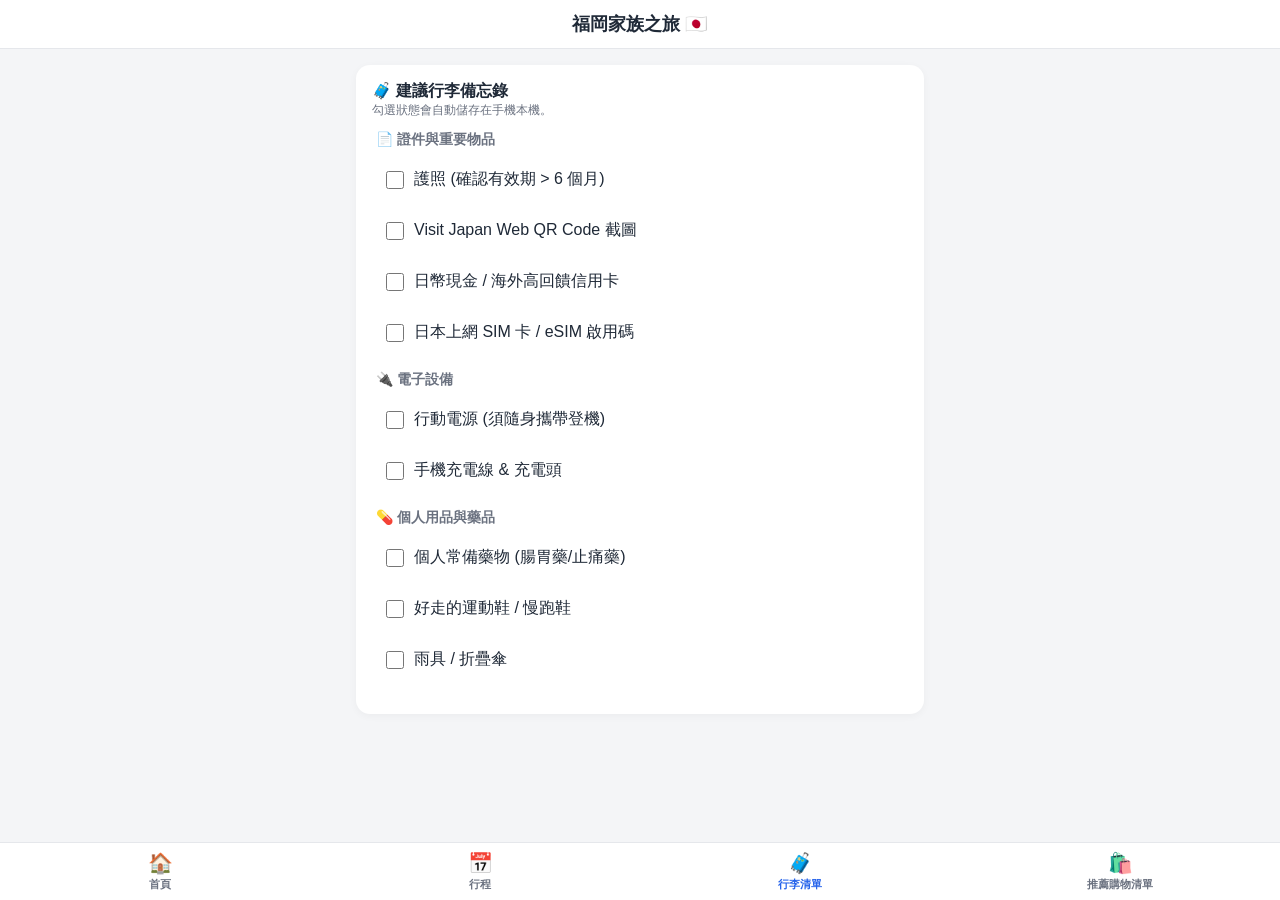
==== checklist.html @ 4a24d3c7 "Initial commit for Fukuoka trip app" ====
<!DOCTYPE html>
<html lang="zh-TW">
<head>
  <meta charset="UTF-8">
  <meta name="viewport" content="width=device-width, initial-scale=1.0, maximum-scale=1.0, user-scalable=no">
  <title>福岡家族之旅 - 行李清單</title>
  <link rel="stylesheet" href="style.css">
  <meta name="apple-mobile-web-app-capable" content="yes">
</head>
<body>

  <header>
    <h1>福岡家族之旅 🇯🇵</h1>
  </header>

  <main class="container">
    <div class="card">
      <div class="card-title">🧳 建議行李備忘錄</div>
      <p style="font-size: 12px; color: var(--text-sub); margin-bottom: 12px;">勾選狀態會自動儲存在手機本機。</p>

      <div class="checklist-group">
        <h3>📄 證件與重要物品</h3>
        <label class="check-item"><input type="checkbox" onchange="toggleCheck(this)"> <span>護照 (確認有效期 > 6 個月)</span></label>
        <label class="check-item"><input type="checkbox" onchange="toggleCheck(this)"> <span>Visit Japan Web QR Code 截圖</span></label>
        <label class="check-item"><input type="checkbox" onchange="toggleCheck(this)"> <span>日幣現金 / 海外高回饋信用卡</span></label>
        <label class="check-item"><input type="checkbox" onchange="toggleCheck(this)"> <span>日本上網 SIM 卡 / eSIM 啟用碼</span></label>
      </div>

      <div class="checklist-group">
        <h3>🔌 電子設備</h3>
        <label class="check-item"><input type="checkbox" onchange="toggleCheck(this)"> <span>行動電源 (須隨身攜帶登機)</span></label>
        <label class="check-item"><input type="checkbox" onchange="toggleCheck(this)"> <span>手機充電線 & 充電頭</span></label>
      </div>

      <div class="checklist-group">
        <h3>💊 個人用品與藥品</h3>
        <label class="check-item"><input type="checkbox" onchange="toggleCheck(this)"> <span>個人常備藥物 (腸胃藥/止痛藥)</span></label>
        <label class="check-item"><input type="checkbox" onchange="toggleCheck(this)"> <span>好走的運動鞋 / 慢跑鞋</span></label>
        <label class="check-item"><input type="checkbox" onchange="toggleCheck(this)"> <span>雨具 / 折疊傘</span></label>
      </div>
    </div>
  </main>

  <!-- 底部選單 -->
  <nav class="bottom-nav">
    <a href="index.html" class="nav-item"><span class="icon">🏠</span><span>首頁</span></a>
    <a href="itinerary.html" class="nav-item"><span class="icon">📅</span><span>行程</span></a>
    <a href="checklist.html" class="nav-item active"><span class="icon">🧳</span><span>行李清單</span></a>
    <a href="shopping.html" class="nav-item"><span class="icon">🛍️</span><span>推薦購物清單</span></a>

  </nav>

  <script>
    function toggleCheck(checkbox) {
      const item = checkbox.parentElement;
      if (checkbox.checked) { item.classList.add('done'); } 
      else { item.classList.remove('done'); }
      saveChecklist();
    }

    function saveChecklist() {
      const states = [];
      document.querySelectorAll('.check-item input').forEach((cb) => { states.push(cb.checked); });
      localStorage.setItem('fukuoka_checklist', JSON.stringify(states));
    }

    function loadChecklist() {
      const saved = JSON.parse(localStorage.getItem('fukuoka_checklist') || '[]');
      document.querySelectorAll('.check-item input').forEach((cb, i) => {
        if (saved[i]) {
          cb.checked = true;
          cb.parentElement.classList.add('done');
        }
      });
    }

    loadChecklist();
  </script>
</body>
</html>
---- style.css ----
:root {
  --bg-color: #f4f5f7;
  --card-bg: #ffffff;
  --primary: #2563eb;
  --primary-light: #eff6ff;
  --text-main: #1f2937;
  --text-sub: #6b7280;
  --border-radius: 14px;
}

* { box-sizing: border-box; margin: 0; padding: 0; -webkit-tap-highlight-color: transparent; }
body { font-family: -apple-system, BlinkMacSystemFont, "Segoe UI", Roboto, sans-serif; background-color: var(--bg-color); color: var(--text-main); padding-bottom: 75px; }

/* 頂部 Header */
header { position: sticky; top: 0; background: rgba(255, 255, 255, 0.95); backdrop-filter: blur(10px); z-index: 90; border-bottom: 1px solid #e5e7eb; padding: 12px 16px; text-align: center; }
header h1 { font-size: 18px; font-weight: 700; }

/* 頁面容器 */
.container { padding: 16px; max-width: 600px; margin: 0 auto; }

/* 底部導覽列 (Bottom Nav) */
.bottom-nav { position: fixed; bottom: 0; left: 0; right: 0; background: rgba(255, 255, 255, 0.98); border-top: 1px solid #e5e7eb; display: flex; justify-content: space-around; padding: 8px 0; z-index: 100; backdrop-filter: blur(10px); }
.nav-item { text-decoration: none; display: flex; flex-direction: column; align-items: center; color: var(--text-sub); font-size: 11px; font-weight: 600; flex: 1; }
.nav-item .icon { font-size: 20px; margin-bottom: 2px; }
.nav-item.active { color: var(--primary); }

/* 卡片樣式 */
.card { background: var(--card-bg); border-radius: var(--border-radius); padding: 16px; margin-bottom: 12px; box-shadow: 0 2px 8px rgba(0,0,0,0.04); }
.card-title { font-size: 16px; font-weight: 700; color: var(--text-main); }
.time { font-size: 13px; font-weight: 700; color: var(--primary); margin-bottom: 4px; }

/* 首頁專屬卡片 */
.flight-box { display: flex; justify-content: space-between; align-items: center; background: var(--primary-light); padding: 12px 14px; border-radius: 10px; margin-top: 8px; }
.flight-dept, .flight-arr { text-align: center; }
.flight-code { font-size: 18px; font-weight: 800; color: var(--primary); }
.flight-time { font-size: 12px; color: var(--text-sub); margin-top: 2px; }

/* 行程頁 Tab */
.tabs { display: flex; gap: 8px; overflow-x: auto; padding-bottom: 8px; margin-bottom: 12px; scrollbar-width: none; }
.tabs::-webkit-scrollbar { display: none; }
.tab-btn { flex: 1; min-width: 75px; padding: 8px 12px; font-size: 13px; font-weight: 600; text-align: center; background: #e5e7eb; color: var(--text-sub); border: none; border-radius: 20px; cursor: pointer; white-space: nowrap; }
.tab-btn.active { background: var(--primary); color: #fff; }

/* 標籤 (Tags) */
.day-panel { display: none; }
.day-panel.active { display: block; }
.tags { display: flex; flex-wrap: wrap; gap: 6px; margin: 6px 0 8px; }
.tag { font-size: 11px; font-weight: 600; padding: 3px 8px; border-radius: 6px; }
.tag-集合 { background: #dcfce7; color: #166534; }
.tag-移動中 { background: #e0f2fe; color: #075985; }
.tag-住宿 { background: #f3e8ff; color: #6b21a8; }
.tag-觀光 { background: #fef3c7; color: #92400e; }
.tag-飲食, .tag-早餐, .tag-午餐, .tag-晚餐 { background: #ffe4e6; color: #9f1239; }
.tag-購物 { background: #fae8ff; color: #86198f; }
.tag-彈性行程 { background: #f3f4f6; color: #374151; }

.route-info { font-size: 12.5px; color: var(--text-sub); margin-bottom: 8px; }
.details-btn { display: inline-flex; align-items: center; justify-content: center; width: 100%; padding: 8px; background: var(--primary-light); color: var(--primary); font-size: 13px; font-weight: 600; border: none; border-radius: 8px; cursor: pointer; margin-top: 4px; }

/* Modal 彈出視窗 */
.modal-overlay { position: fixed; top: 0; left: 0; right: 0; bottom: 0; background: rgba(0,0,0,0.5); display: none; justify-content: center; align-items: flex-end; z-index: 200; backdrop-filter: blur(4px); }
.modal-overlay.active { display: flex; }
.modal-content { background: #fff; width: 100%; max-width: 600px; border-radius: 20px 20px 0 0; padding: 20px; max-height: 80vh; overflow-y: auto; animation: slideUp 0.2s ease-out; }
@keyframes slideUp { from { transform: translateY(100%); } to { transform: translateY(0); } }
.modal-header { display: flex; justify-content: space-between; align-items: center; margin-bottom: 12px; }
.modal-title { font-size: 18px; font-weight: 700; }
.close-btn { border: none; background: #e5e7eb; border-radius: 50%; width: 28px; height: 28px; font-weight: bold; cursor: pointer; }
.note-box { background: #f9fafb; border-left: 4px solid var(--primary); padding: 10px 12px; font-size: 13.5px; color: #374151; line-height: 1.5; margin: 12px 0; border-radius: 0 8px 8px 0; white-space: pre-line; }
.map-link-btn { display: block; text-align: center; background: var(--primary); color: #fff; text-decoration: none; padding: 12px; border-radius: 10px; font-weight: 600; font-size: 14px; margin-top: 14px; }

/* Checklist */
.checklist-group { margin-bottom: 16px; }
.checklist-group h3 { font-size: 14px; color: var(--text-sub); margin-bottom: 8px; padding-left: 4px; }
.check-item { display: flex; align-items: center; gap: 10px; background: #fff; padding: 12px 14px; border-radius: 10px; margin-bottom: 6px; cursor: pointer; }
.check-item input[type="checkbox"] { width: 18px; height: 18px; accent-color: var(--primary); }
.check-item.done span { text-decoration: line-through; color: var(--text-sub); }
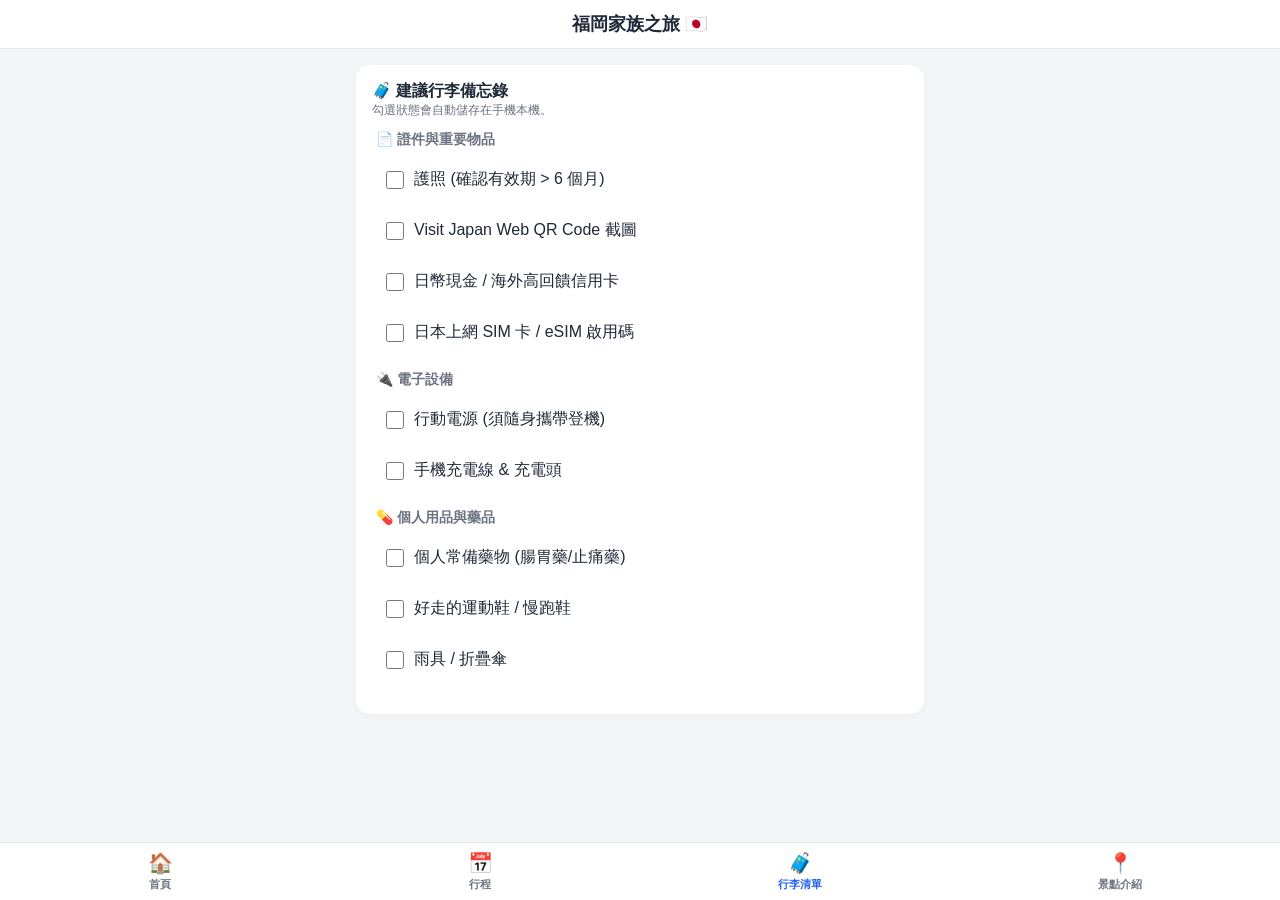
==== commit c846dd25: "add locations intro" ====
--- a/checklist.html
+++ b/checklist.html
@@ -46,7 +46,7 @@
     <a href="index.html" class="nav-item"><span class="icon">🏠</span><span>首頁</span></a>
     <a href="itinerary.html" class="nav-item"><span class="icon">📅</span><span>行程</span></a>
     <a href="checklist.html" class="nav-item active"><span class="icon">🧳</span><span>行李清單</span></a>
-    <a href="shopping.html" class="nav-item"><span class="icon">🛍️</span><span>推薦購物清單</span></a>
+    <a href="locations.html" class="nav-item"><span class="icon">📍</span><span>景點介紹</span></a>
 
   </nav>
 
@@ -77,4 +77,4 @@
     loadChecklist();
   </script>
 </body>
-</html>+</html>
--- a/style.css
+++ b/style.css
@@ -66,11 +66,29 @@
 .modal-title { font-size: 18px; font-weight: 700; }
 .close-btn { border: none; background: #e5e7eb; border-radius: 50%; width: 28px; height: 28px; font-weight: bold; cursor: pointer; }
 .note-box { background: #f9fafb; border-left: 4px solid var(--primary); padding: 10px 12px; font-size: 13.5px; color: #374151; line-height: 1.5; margin: 12px 0; border-radius: 0 8px 8px 0; white-space: pre-line; }
-.map-link-btn { display: block; text-align: center; background: var(--primary); color: #fff; text-decoration: none; padding: 12px; border-radius: 10px; font-weight: 600; font-size: 14px; margin-top: 14px; }
+.modal-location { display: flex; align-items: baseline; flex-wrap: wrap; gap: 6px; font-size: 13px; font-weight: 600; color: var(--primary); }
+.map-link { display: inline-flex; color: var(--primary); font-size: 12px; font-weight: 500; text-decoration: underline; text-underline-offset: 2px; }
+
+/* 景點介紹 */
+.location-intro { margin-bottom: 16px; color: var(--text-sub); font-size: 13px; line-height: 1.6; }
+.location-group { margin-bottom: 22px; }
+.location-group-title { margin: 0 4px 9px; font-size: 14px; color: var(--text-sub); }
+.location-card { margin-bottom: 8px; overflow: hidden; background: var(--card-bg); border-radius: 12px; box-shadow: 0 2px 8px rgba(0,0,0,0.04); }
+.location-card summary { display: flex; align-items: center; gap: 10px; padding: 14px; cursor: pointer; list-style: none; }
+.location-card summary::-webkit-details-marker { display: none; }
+.location-icon { display: grid; flex: 0 0 36px; width: 36px; height: 36px; place-items: center; background: var(--primary-light); border-radius: 10px; font-size: 18px; }
+.location-heading { flex: 1; min-width: 0; }
+.location-name { color: var(--text-main); font-size: 14px; font-weight: 700; }
+.location-jp { margin-top: 2px; overflow: hidden; color: var(--text-sub); font-size: 11.5px; font-weight: 500; text-overflow: ellipsis; white-space: nowrap; }
+.location-chevron { color: var(--text-sub); font-size: 16px; transition: transform 0.2s ease; }
+.location-card[open] .location-chevron { transform: rotate(90deg); }
+.location-details { padding: 0 14px 14px 60px; }
+.location-details p { color: #374151; font-size: 13px; line-height: 1.65; }
+.location-map-link { display: inline-flex; margin-top: 9px; color: var(--primary); font-size: 12px; font-weight: 600; text-decoration: underline; text-underline-offset: 2px; }
 
 /* Checklist */
 .checklist-group { margin-bottom: 16px; }
 .checklist-group h3 { font-size: 14px; color: var(--text-sub); margin-bottom: 8px; padding-left: 4px; }
 .check-item { display: flex; align-items: center; gap: 10px; background: #fff; padding: 12px 14px; border-radius: 10px; margin-bottom: 6px; cursor: pointer; }
 .check-item input[type="checkbox"] { width: 18px; height: 18px; accent-color: var(--primary); }
-.check-item.done span { text-decoration: line-through; color: var(--text-sub); }+.check-item.done span { text-decoration: line-through; color: var(--text-sub); }
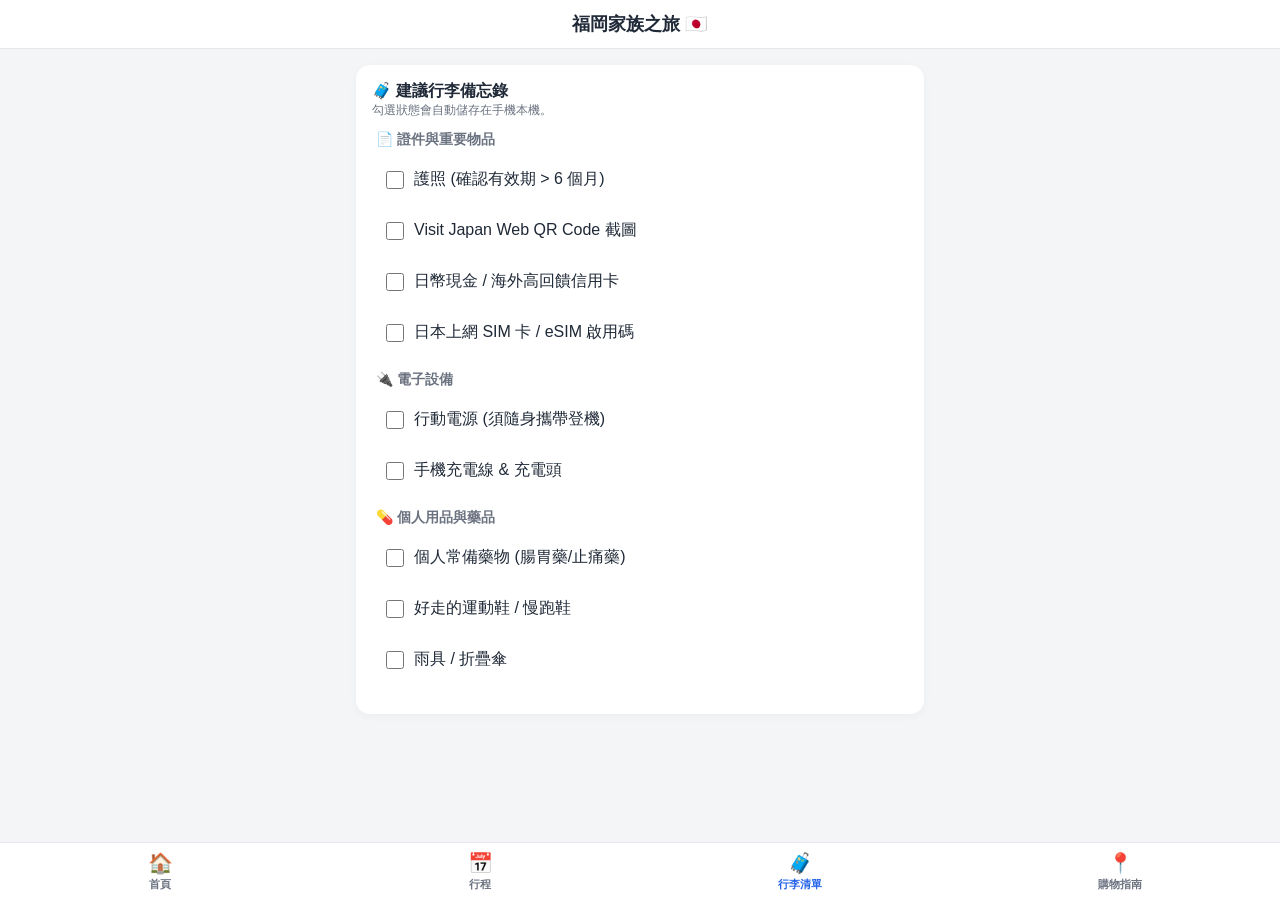
==== commit 48f6caf9: "add coupon & update locations" ====
--- a/checklist.html
+++ b/checklist.html
@@ -46,7 +46,7 @@
     <a href="index.html" class="nav-item"><span class="icon">🏠</span><span>首頁</span></a>
     <a href="itinerary.html" class="nav-item"><span class="icon">📅</span><span>行程</span></a>
     <a href="checklist.html" class="nav-item active"><span class="icon">🧳</span><span>行李清單</span></a>
-    <a href="locations.html" class="nav-item"><span class="icon">📍</span><span>景點介紹</span></a>
+    <a href="locations.html" class="nav-item"><span class="icon">📍</span><span>購物指南</span></a>
 
   </nav>
 
--- a/style.css
+++ b/style.css
@@ -68,23 +68,40 @@
 .note-box { background: #f9fafb; border-left: 4px solid var(--primary); padding: 10px 12px; font-size: 13.5px; color: #374151; line-height: 1.5; margin: 12px 0; border-radius: 0 8px 8px 0; white-space: pre-line; }
 .modal-location { display: flex; align-items: baseline; flex-wrap: wrap; gap: 6px; font-size: 13px; font-weight: 600; color: var(--primary); }
 .map-link { display: inline-flex; color: var(--primary); font-size: 12px; font-weight: 500; text-decoration: underline; text-underline-offset: 2px; }
+.resource-link { display: none; width: fit-content; margin-bottom: 4px; color: var(--primary); font-size: 13px; font-weight: 600; text-decoration: underline; text-underline-offset: 2px; }
 
-/* 景點介紹 */
+/* 購物指南 */
 .location-intro { margin-bottom: 16px; color: var(--text-sub); font-size: 13px; line-height: 1.6; }
 .location-group { margin-bottom: 22px; }
 .location-group-title { margin: 0 4px 9px; font-size: 14px; color: var(--text-sub); }
+.location-group-image { display: block; width: 100%; height: auto; margin-bottom: 10px; border-radius: 12px; box-shadow: 0 2px 8px rgba(0,0,0,0.04); }
 .location-card { margin-bottom: 8px; overflow: hidden; background: var(--card-bg); border-radius: 12px; box-shadow: 0 2px 8px rgba(0,0,0,0.04); }
 .location-card summary { display: flex; align-items: center; gap: 10px; padding: 14px; cursor: pointer; list-style: none; }
 .location-card summary::-webkit-details-marker { display: none; }
 .location-icon { display: grid; flex: 0 0 36px; width: 36px; height: 36px; place-items: center; background: var(--primary-light); border-radius: 10px; font-size: 18px; }
 .location-heading { flex: 1; min-width: 0; }
 .location-name { color: var(--text-main); font-size: 14px; font-weight: 700; }
-.location-jp { margin-top: 2px; overflow: hidden; color: var(--text-sub); font-size: 11.5px; font-weight: 500; text-overflow: ellipsis; white-space: nowrap; }
+.location-tips { margin-top: 2px; overflow: hidden; color: var(--text-sub); font-size: 11.5px; font-weight: 500; text-overflow: ellipsis; white-space: nowrap; }
 .location-chevron { color: var(--text-sub); font-size: 16px; transition: transform 0.2s ease; }
 .location-card[open] .location-chevron { transform: rotate(90deg); }
 .location-details { padding: 0 14px 14px 60px; }
 .location-details p { color: #374151; font-size: 13px; line-height: 1.65; }
 .location-map-link { display: inline-flex; margin-top: 9px; color: var(--primary); font-size: 12px; font-weight: 600; text-decoration: underline; text-underline-offset: 2px; }
+.location-extra { margin-top: 12px; padding-top: 12px; border-top: 1px solid #e5e7eb; }
+.location-extra-title { margin-bottom: 5px; color: var(--text-main); font-size: 12.5px; font-weight: 700; }
+.location-extra-text { color: #374151; font-size: 12.5px; line-height: 1.6; white-space: pre-line; }
+.location-extra-link { display: flex; width: fit-content; margin-top: 6px; color: var(--primary); font-size: 12px; font-weight: 600; text-decoration: underline; text-underline-offset: 2px; }
+.location-extra-image { display: block; width: min(180px, 100%); height: auto; margin-top: 8px; border: 1px solid #e5e7eb; border-radius: 10px; cursor: zoom-in; }
+.location-table-wrap { width: 100%; margin-top: 8px; overflow-x: auto; border: 1px solid #e5e7eb; border-radius: 8px; }
+.location-table { width: 100%; min-width: 560px; border-collapse: collapse; background: #fff; font-size: 11.5px; }
+.location-table th, .location-table td { padding: 9px; border-right: 1px solid #e5e7eb; border-bottom: 1px solid #e5e7eb; text-align: left; vertical-align: top; line-height: 1.55; white-space: pre-line; }
+.location-table th { background: var(--primary-light); color: var(--primary); font-weight: 700; white-space: nowrap; }
+.location-table th:last-child, .location-table td:last-child { border-right: none; }
+.location-table tbody tr:last-child td { border-bottom: none; }
+.image-lightbox { position: fixed; inset: 0; z-index: 300; display: none; align-items: center; justify-content: center; padding: 24px; background: rgba(0,0,0,0.85); }
+.image-lightbox.active { display: flex; }
+.image-lightbox img { max-width: 100%; max-height: 88vh; object-fit: contain; border-radius: 8px; }
+.image-lightbox-close { position: absolute; top: 14px; right: 14px; width: 36px; height: 36px; border: none; border-radius: 50%; background: rgba(255,255,255,0.95); color: #111827; font-size: 24px; line-height: 1; cursor: pointer; }
 
 /* Checklist */
 .checklist-group { margin-bottom: 16px; }
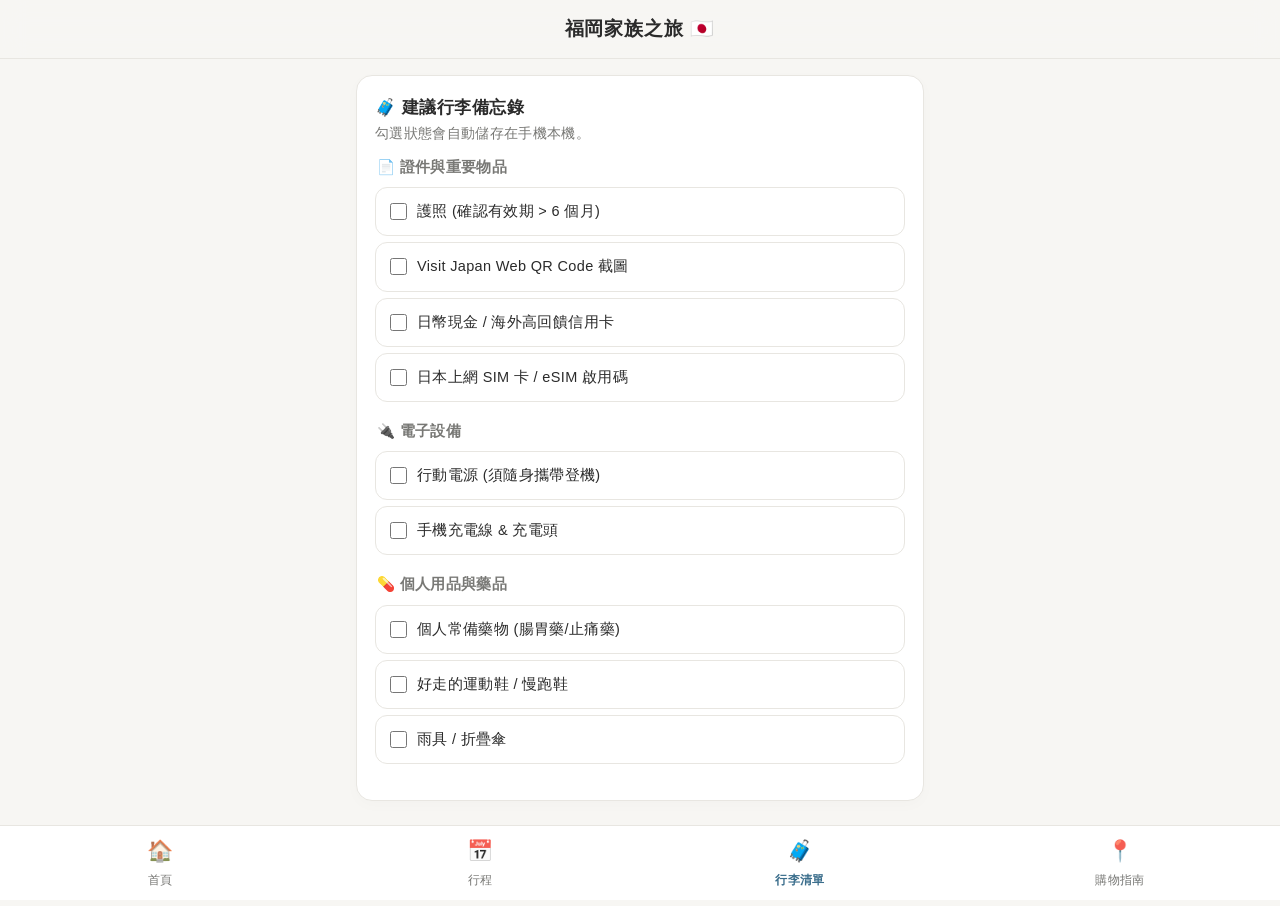
==== commit b97469cd: "get front larger & add some info" ====
--- a/checklist.html
+++ b/checklist.html
@@ -16,7 +16,7 @@
   <main class="container">
     <div class="card">
       <div class="card-title">🧳 建議行李備忘錄</div>
-      <p style="font-size: 12px; color: var(--text-sub); margin-bottom: 12px;">勾選狀態會自動儲存在手機本機。</p>
+      <p style="font-size: 14px; color: var(--text-sub); margin-bottom: 12px;">勾選狀態會自動儲存在手機本機。</p>
 
       <div class="checklist-group">
         <h3>📄 證件與重要物品</h3>
--- a/style.css
+++ b/style.css
@@ -1,111 +1,170 @@
 :root {
-  --bg-color: #f4f5f7;
-  --card-bg: #ffffff;
-  --primary: #2563eb;
-  --primary-light: #eff6ff;
-  --text-main: #1f2937;
-  --text-sub: #6b7280;
-  --border-radius: 14px;
+  /* 日系和風色調系統 */
+  --bg-color: #f7f6f3;          /* 和紙米暖灰 */
+  --card-bg: #ffffff;          /* 純白卡片 */
+  --primary: #3b6e8c;          /* 日系靛青藍 (藍鼠/琉璃色) */
+  --primary-light: #f0f4f8;    /* 淡天青色背景 */
+  --text-main: #2b2b2b;        /* 墨黑/炭灰 (非死黑，提高閱讀質感) */
+  --text-sub: #787875;         /* 利落中灰 */
+  --border-radius: 16px;       /* 圓潤現代角 */
+  --border-color: #e8e6e1;      /* 柔和邊框色 */
 }
 
 * { box-sizing: border-box; margin: 0; padding: 0; -webkit-tap-highlight-color: transparent; }
-body { font-family: -apple-system, BlinkMacSystemFont, "Segoe UI", Roboto, sans-serif; background-color: var(--bg-color); color: var(--text-main); padding-bottom: 75px; }
+body { 
+  font-family: "SF Pro TC", -apple-system, BlinkMacSystemFont, "Hiragino Sans", "Hiragino Kaku Gothic ProN", "Yu Gothic UI", "Noto Sans TC", sans-serif; 
+  background-color: var(--bg-color); 
+  color: var(--text-main); 
+  padding-bottom: 75px; 
+  letter-spacing: 0.02em;
+}
 
 /* 頂部 Header */
-header { position: sticky; top: 0; background: rgba(255, 255, 255, 0.95); backdrop-filter: blur(10px); z-index: 90; border-bottom: 1px solid #e5e7eb; padding: 12px 16px; text-align: center; }
-header h1 { font-size: 18px; font-weight: 700; }
+header { position: sticky; top: 0; background: rgba(247, 246, 243, 0.92); backdrop-filter: blur(12px); -webkit-backdrop-filter: blur(12px); z-index: 90; border-bottom: 1px solid var(--border-color); padding: 14px 16px; text-align: center; }
+header h1 { font-size: 17px; font-weight: 700; letter-spacing: 0.05em; color: var(--text-main); }
 
 /* 頁面容器 */
 .container { padding: 16px; max-width: 600px; margin: 0 auto; }
 
 /* 底部導覽列 (Bottom Nav) */
-.bottom-nav { position: fixed; bottom: 0; left: 0; right: 0; background: rgba(255, 255, 255, 0.98); border-top: 1px solid #e5e7eb; display: flex; justify-content: space-around; padding: 8px 0; z-index: 100; backdrop-filter: blur(10px); }
-.nav-item { text-decoration: none; display: flex; flex-direction: column; align-items: center; color: var(--text-sub); font-size: 11px; font-weight: 600; flex: 1; }
-.nav-item .icon { font-size: 20px; margin-bottom: 2px; }
-.nav-item.active { color: var(--primary); }
+.bottom-nav { position: fixed; bottom: 0; left: 0; right: 0; background: rgba(255, 255, 255, 0.95); border-top: 1px solid var(--border-color); display: flex; justify-content: space-around; padding: 8px 0 10px; z-index: 100; backdrop-filter: blur(12px); -webkit-backdrop-filter: blur(12px); }
+.nav-item { text-decoration: none; display: flex; flex-direction: column; align-items: center; color: var(--text-sub); font-size: 10.5px; font-weight: 500; flex: 1; transition: color 0.2s ease; }
+.nav-item .icon { font-size: 19px; margin-bottom: 3px; opacity: 0.85; }
+.nav-item.active { color: var(--primary); font-weight: 700; }
+.nav-item.active .icon { opacity: 1; }
 
 /* 卡片樣式 */
-.card { background: var(--card-bg); border-radius: var(--border-radius); padding: 16px; margin-bottom: 12px; box-shadow: 0 2px 8px rgba(0,0,0,0.04); }
-.card-title { font-size: 16px; font-weight: 700; color: var(--text-main); }
-.time { font-size: 13px; font-weight: 700; color: var(--primary); margin-bottom: 4px; }
+.card { background: var(--card-bg); border-radius: var(--border-radius); padding: 18px; margin-bottom: 14px; border: 1px solid var(--border-color); box-shadow: 0 4px 15px rgba(0, 0, 0, 0.02); }
+.card-title { font-size: 15.5px; font-weight: 700; color: var(--text-main); letter-spacing: 0.03em; }
+.time { font-size: 12.5px; font-weight: 700; color: var(--primary); margin-bottom: 6px; letter-spacing: 0.04em; }
 
 /* 首頁專屬卡片 */
-.flight-box { display: flex; justify-content: space-between; align-items: center; background: var(--primary-light); padding: 12px 14px; border-radius: 10px; margin-top: 8px; }
+.flight-box { display: flex; justify-content: space-between; align-items: center; background: var(--primary-light); padding: 12px 16px; border-radius: 12px; margin-top: 10px; border: 1px solid #e1e9f0; }
 .flight-dept, .flight-arr { text-align: center; }
-.flight-code { font-size: 18px; font-weight: 800; color: var(--primary); }
-.flight-time { font-size: 12px; color: var(--text-sub); margin-top: 2px; }
+.flight-code { font-size: 18px; font-weight: 800; color: var(--primary); letter-spacing: 0.05em; }
+.flight-time { font-size: 11.5px; color: var(--text-sub); margin-top: 2px; }
 
 /* 行程頁 Tab */
-.tabs { display: flex; gap: 8px; overflow-x: auto; padding-bottom: 8px; margin-bottom: 12px; scrollbar-width: none; }
+.tabs { display: flex; gap: 8px; overflow-x: auto; padding-bottom: 8px; margin-bottom: 14px; scrollbar-width: none; }
 .tabs::-webkit-scrollbar { display: none; }
-.tab-btn { flex: 1; min-width: 75px; padding: 8px 12px; font-size: 13px; font-weight: 600; text-align: center; background: #e5e7eb; color: var(--text-sub); border: none; border-radius: 20px; cursor: pointer; white-space: nowrap; }
-.tab-btn.active { background: var(--primary); color: #fff; }
+.tab-btn { flex: 1; min-width: 78px; padding: 8px 14px; font-size: 12.5px; font-weight: 600; text-align: center; background: #eae7e1; color: var(--text-sub); border: none; border-radius: 20px; cursor: pointer; white-space: nowrap; transition: all 0.2s ease; }
+.tab-btn.active { background: var(--primary); color: #fff; box-shadow: 0 2px 8px rgba(59, 110, 140, 0.25); }
 
-/* 標籤 (Tags) */
+/* 標籤 (Tags) - 日系莫蘭迪淡雅配色 */
 .day-panel { display: none; }
 .day-panel.active { display: block; }
-.tags { display: flex; flex-wrap: wrap; gap: 6px; margin: 6px 0 8px; }
-.tag { font-size: 11px; font-weight: 600; padding: 3px 8px; border-radius: 6px; }
-.tag-集合 { background: #dcfce7; color: #166534; }
-.tag-移動中 { background: #e0f2fe; color: #075985; }
-.tag-住宿 { background: #f3e8ff; color: #6b21a8; }
-.tag-觀光 { background: #fef3c7; color: #92400e; }
-.tag-飲食, .tag-早餐, .tag-午餐, .tag-晚餐 { background: #ffe4e6; color: #9f1239; }
-.tag-購物 { background: #fae8ff; color: #86198f; }
-.tag-彈性行程 { background: #f3f4f6; color: #374151; }
+.tags { display: flex; flex-wrap: wrap; gap: 6px; margin: 8px 0 10px; }
+.tag { font-size: 10.5px; font-weight: 600; padding: 3px 9px; border-radius: 6px; letter-spacing: 0.03em; }
+.tag-集合 { background: #eef7f2; color: #2d6a4f; border: 1px solid #d8ebd9; }
+.tag-移動中 { background: #f0f4f8; color: #3b6e8c; border: 1px solid #d9e4ec; }
+.tag-住宿 { background: #f6f0f8; color: #6b4c7d; border: 1px solid #ebdcf0; }
+.tag-觀光 { background: #fcf6e8; color: #8a5a00; border: 1px solid #f5e7c6; }
+.tag-飲食, .tag-早餐, .tag-午餐, .tag-晚餐 { background: #fcf0f0; color: #a84242; border: 1px solid #f7d9d9; }
+.tag-購物 { background: #f8f0f6; color: #8a3b7b; border: 1px solid #f0d8eb; }
+.tag-彈性行程 { background: #f2f1ed; color: #575653; border: 1px solid #e3e1da; }
 
-.route-info { font-size: 12.5px; color: var(--text-sub); margin-bottom: 8px; }
-.details-btn { display: inline-flex; align-items: center; justify-content: center; width: 100%; padding: 8px; background: var(--primary-light); color: var(--primary); font-size: 13px; font-weight: 600; border: none; border-radius: 8px; cursor: pointer; margin-top: 4px; }
+.route-info { font-size: 12px; color: var(--text-sub); margin-bottom: 10px; line-height: 1.5; }
+.details-btn { display: inline-flex; align-items: center; justify-content: center; width: 100%; padding: 9px; background: var(--primary-light); color: var(--primary); font-size: 12.5px; font-weight: 600; border: 1px solid #dbe6ef; border-radius: 10px; cursor: pointer; margin-top: 4px; transition: background 0.2s ease; }
+.details-btn:active { background: #e2ecf5; }
 
 /* Modal 彈出視窗 */
-.modal-overlay { position: fixed; top: 0; left: 0; right: 0; bottom: 0; background: rgba(0,0,0,0.5); display: none; justify-content: center; align-items: flex-end; z-index: 200; backdrop-filter: blur(4px); }
+.modal-overlay { position: fixed; inset: 0; background: rgba(0,0,0,0.4); display: none; justify-content: center; align-items: flex-end; z-index: 200; backdrop-filter: blur(5px); -webkit-backdrop-filter: blur(5px); }
 .modal-overlay.active { display: flex; }
-.modal-content { background: #fff; width: 100%; max-width: 600px; border-radius: 20px 20px 0 0; padding: 20px; max-height: 80vh; overflow-y: auto; animation: slideUp 0.2s ease-out; }
+.modal-content { background: #fff; width: 100%; max-width: 600px; border-radius: 24px 20px 0 0; padding: 22px; max-height: 82vh; overflow-y: auto; animation: slideUp 0.25s cubic-bezier(0.16, 1, 0.3, 1); }
 @keyframes slideUp { from { transform: translateY(100%); } to { transform: translateY(0); } }
 .modal-header { display: flex; justify-content: space-between; align-items: center; margin-bottom: 12px; }
-.modal-title { font-size: 18px; font-weight: 700; }
-.close-btn { border: none; background: #e5e7eb; border-radius: 50%; width: 28px; height: 28px; font-weight: bold; cursor: pointer; }
-.note-box { background: #f9fafb; border-left: 4px solid var(--primary); padding: 10px 12px; font-size: 13.5px; color: #374151; line-height: 1.5; margin: 12px 0; border-radius: 0 8px 8px 0; white-space: pre-line; }
-.modal-location { display: flex; align-items: baseline; flex-wrap: wrap; gap: 6px; font-size: 13px; font-weight: 600; color: var(--primary); }
-.map-link { display: inline-flex; color: var(--primary); font-size: 12px; font-weight: 500; text-decoration: underline; text-underline-offset: 2px; }
-.resource-link { display: none; width: fit-content; margin-bottom: 4px; color: var(--primary); font-size: 13px; font-weight: 600; text-decoration: underline; text-underline-offset: 2px; }
+.modal-title { font-size: 17px; font-weight: 700; color: var(--text-main); }
+.close-btn { border: none; background: #f0eee9; color: var(--text-sub); border-radius: 50%; width: 28px; height: 28px; font-size: 16px; font-weight: bold; cursor: pointer; display: grid; place-items: center; }
+.note-box { background: #faf9f6; border-left: 3px solid var(--primary); padding: 12px 14px; font-size: 13px; color: #444340; line-height: 1.6; margin: 12px 0; border-radius: 0 10px 10px 0; white-space: pre-line; }
+.modal-location { display: flex; align-items: baseline; flex-wrap: wrap; gap: 6px; font-size: 12.5px; font-weight: 600; color: var(--primary); }
+.map-link { display: inline-flex; color: var(--primary); font-size: 12px; font-weight: 500; text-decoration: underline; text-underline-offset: 3px; }
+.resource-link { display: none; width: fit-content; margin-bottom: 4px; color: var(--primary); font-size: 12.5px; font-weight: 600; text-decoration: underline; text-underline-offset: 3px; }
 
 /* 購物指南 */
-.location-intro { margin-bottom: 16px; color: var(--text-sub); font-size: 13px; line-height: 1.6; }
+.location-intro { margin-bottom: 16px; color: var(--text-sub); font-size: 12.5px; line-height: 1.65; }
 .location-group { margin-bottom: 22px; }
-.location-group-title { margin: 0 4px 9px; font-size: 14px; color: var(--text-sub); }
-.location-group-image { display: block; width: 100%; height: auto; margin-bottom: 10px; border-radius: 12px; box-shadow: 0 2px 8px rgba(0,0,0,0.04); }
-.location-card { margin-bottom: 8px; overflow: hidden; background: var(--card-bg); border-radius: 12px; box-shadow: 0 2px 8px rgba(0,0,0,0.04); }
-.location-card summary { display: flex; align-items: center; gap: 10px; padding: 14px; cursor: pointer; list-style: none; }
+.location-group-title { margin: 0 4px 10px; font-size: 13.5px; font-weight: 700; color: var(--text-sub); letter-spacing: 0.04em; }
+.location-group-image { display: block; width: 100%; height: auto; margin-bottom: 10px; border-radius: 14px; border: 1px solid var(--border-color); }
+.location-card { margin-bottom: 10px; overflow: hidden; background: var(--card-bg); border-radius: 14px; border: 1px solid var(--border-color); box-shadow: 0 2px 8px rgba(0,0,0,0.02); }
+.location-card summary { display: flex; align-items: center; gap: 12px; padding: 14px; cursor: pointer; list-style: none; }
 .location-card summary::-webkit-details-marker { display: none; }
-.location-icon { display: grid; flex: 0 0 36px; width: 36px; height: 36px; place-items: center; background: var(--primary-light); border-radius: 10px; font-size: 18px; }
+.location-icon { display: grid; flex: 0 0 36px; width: 36px; height: 36px; place-items: center; background: var(--primary-light); border-radius: 10px; font-size: 17px; }
 .location-heading { flex: 1; min-width: 0; }
-.location-name { color: var(--text-main); font-size: 14px; font-weight: 700; }
-.location-tips { margin-top: 2px; overflow: hidden; color: var(--text-sub); font-size: 11.5px; font-weight: 500; text-overflow: ellipsis; white-space: nowrap; }
-.location-chevron { color: var(--text-sub); font-size: 16px; transition: transform 0.2s ease; }
+.location-name { color: var(--text-main); font-size: 13.5px; font-weight: 700; letter-spacing: 0.02em; }
+
+/* ★ 日系極致微調：tips 字小一號 (11px)、莫蘭迪灰 (#8c8c88)、輕字重 (400) 與微微拉開字距 */
+.location-tips { 
+  margin-top: 3px; 
+  overflow: hidden; 
+  color: #8c8c88; 
+  font-size: 11px; 
+  font-weight: 400; 
+  letter-spacing: 0.03em;
+  text-overflow: ellipsis; 
+  white-space: nowrap; 
+}
+
+.location-chevron { color: #b0ada6; font-size: 14px; transition: transform 0.2s ease; }
 .location-card[open] .location-chevron { transform: rotate(90deg); }
-.location-details { padding: 0 14px 14px 60px; }
-.location-details p { color: #374151; font-size: 13px; line-height: 1.65; }
-.location-map-link { display: inline-flex; margin-top: 9px; color: var(--primary); font-size: 12px; font-weight: 600; text-decoration: underline; text-underline-offset: 2px; }
-.location-extra { margin-top: 12px; padding-top: 12px; border-top: 1px solid #e5e7eb; }
-.location-extra-title { margin-bottom: 5px; color: var(--text-main); font-size: 12.5px; font-weight: 700; }
-.location-extra-text { color: #374151; font-size: 12.5px; line-height: 1.6; white-space: pre-line; }
-.location-extra-link { display: flex; width: fit-content; margin-top: 6px; color: var(--primary); font-size: 12px; font-weight: 600; text-decoration: underline; text-underline-offset: 2px; }
-.location-extra-image { display: block; width: min(180px, 100%); height: auto; margin-top: 8px; border: 1px solid #e5e7eb; border-radius: 10px; cursor: zoom-in; }
-.location-table-wrap { width: 100%; margin-top: 8px; overflow-x: auto; border: 1px solid #e5e7eb; border-radius: 8px; }
-.location-table { width: 100%; min-width: 560px; border-collapse: collapse; background: #fff; font-size: 11.5px; }
-.location-table th, .location-table td { padding: 9px; border-right: 1px solid #e5e7eb; border-bottom: 1px solid #e5e7eb; text-align: left; vertical-align: top; line-height: 1.55; white-space: pre-line; }
+.location-details { padding: 2px 14px 14px 62px; }
+.location-details p { color: #4a4945; font-size: 12.5px; line-height: 1.65; }
+.location-map-link { display: inline-flex; margin-top: 8px; color: var(--primary); font-size: 12px; font-weight: 600; text-decoration: underline; text-underline-offset: 3px; }
+.location-extra { margin-top: 12px; padding-top: 12px; border-top: 1px dashed var(--border-color); }
+.location-extra-title { margin-bottom: 6px; color: var(--text-main); font-size: 12px; font-weight: 700; }
+.location-extra-title-link { display: inline-flex; color: var(--primary); text-decoration: underline; text-underline-offset: 3px; }
+.location-extra-text { color: #4a4945; font-size: 12px; line-height: 1.6; white-space: pre-line; }
+.location-extra-link { display: flex; width: fit-content; margin-top: 6px; color: var(--primary); font-size: 12px; font-weight: 600; text-decoration: underline; text-underline-offset: 3px; }
+.location-extra-link-item { display: flex; align-items: baseline; flex-wrap: wrap; gap: 6px; margin-top: 8px; }
+.location-extra-link-item .location-extra-link { margin-top: 0; }
+.location-extra-link-text { color: var(--text-sub); font-size: 10px; font-weight: 400; line-height: 1.45; }
+.location-extra-image { display: block; width: min(180px, 100%); height: auto; margin-top: 8px; border: 1px solid var(--border-color); border-radius: 10px; cursor: zoom-in; }
+.location-table-wrap { width: 100%; margin-top: 8px; overflow-x: auto; border: 1px solid var(--border-color); border-radius: 10px; }
+.location-table { width: 100%; min-width: 560px; border-collapse: collapse; background: #fff; font-size: 11px; }
+.location-table th, .location-table td { padding: 9px 11px; border-right: 1px solid var(--border-color); border-bottom: 1px solid var(--border-color); text-align: left; vertical-align: top; line-height: 1.55; white-space: pre-line; color: #4a4945; }
 .location-table th { background: var(--primary-light); color: var(--primary); font-weight: 700; white-space: nowrap; }
 .location-table th:last-child, .location-table td:last-child { border-right: none; }
 .location-table tbody tr:last-child td { border-bottom: none; }
-.image-lightbox { position: fixed; inset: 0; z-index: 300; display: none; align-items: center; justify-content: center; padding: 24px; background: rgba(0,0,0,0.85); }
+.image-lightbox { position: fixed; inset: 0; z-index: 300; display: none; align-items: center; justify-content: center; padding: 24px; background: rgba(0,0,0,0.85); backdrop-filter: blur(4px); }
 .image-lightbox.active { display: flex; }
-.image-lightbox img { max-width: 100%; max-height: 88vh; object-fit: contain; border-radius: 8px; }
-.image-lightbox-close { position: absolute; top: 14px; right: 14px; width: 36px; height: 36px; border: none; border-radius: 50%; background: rgba(255,255,255,0.95); color: #111827; font-size: 24px; line-height: 1; cursor: pointer; }
+.image-lightbox img { max-width: 100%; max-height: 88vh; object-fit: contain; border-radius: 10px; }
+.image-lightbox-close { position: absolute; top: 16px; right: 16px; width: 36px; height: 36px; border: none; border-radius: 50%; background: rgba(255,255,255,0.95); color: #111827; font-size: 22px; line-height: 1; cursor: pointer; }
 
 /* Checklist */
-.checklist-group { margin-bottom: 16px; }
-.checklist-group h3 { font-size: 14px; color: var(--text-sub); margin-bottom: 8px; padding-left: 4px; }
-.check-item { display: flex; align-items: center; gap: 10px; background: #fff; padding: 12px 14px; border-radius: 10px; margin-bottom: 6px; cursor: pointer; }
-.check-item input[type="checkbox"] { width: 18px; height: 18px; accent-color: var(--primary); }
-.check-item.done span { text-decoration: line-through; color: var(--text-sub); }
+.checklist-group { margin-bottom: 18px; }
+.checklist-group h3 { font-size: 13px; color: var(--text-sub); margin-bottom: 8px; padding-left: 2px; font-weight: 700; }
+.check-item { display: flex; align-items: center; gap: 10px; background: #fff; padding: 12px 14px; border-radius: 12px; margin-bottom: 6px; cursor: pointer; border: 1px solid var(--border-color); font-size: 13px; color: var(--text-main); }
+.check-item input[type="checkbox"] { width: 17px; height: 17px; accent-color: var(--primary); border-radius: 4px; }
+.check-item.done span { text-decoration: line-through; color: #a3a19b; }
+
+/* 長輩友善字級：全站文字放大一級 */
+body { font-size: 17px; line-height: 1.6; }
+header h1 { font-size: 19px; }
+.nav-item { font-size: 12px; }
+.nav-item .icon { font-size: 21px; }
+.card-title { font-size: 17px; }
+.time { font-size: 14px; }
+.flight-code { font-size: 20px; }
+.flight-time { font-size: 13px; }
+.tab-btn { font-size: 14px; }
+.tag { font-size: 12px; }
+.route-info { font-size: 13.5px; line-height: 1.6; }
+.details-btn { font-size: 14px; }
+.modal-title { font-size: 19px; }
+.close-btn { font-size: 18px; }
+.note-box { font-size: 14.5px; line-height: 1.7; }
+.modal-location, .resource-link { font-size: 14px; }
+.map-link { font-size: 13.5px; }
+.location-intro { font-size: 14px; }
+.location-group-title { font-size: 15px; }
+.location-icon { font-size: 19px; }
+.location-name { font-size: 15px; }
+.location-tips { font-size: 12.5px; }
+.location-chevron { font-size: 16px; }
+.location-details p { font-size: 14px; line-height: 1.75; }
+.location-map-link { font-size: 13.5px; }
+.location-extra-title { font-size: 13.5px; }
+.location-extra-text, .location-extra-link { font-size: 13.5px; line-height: 1.7; }
+.location-extra-link-text { font-size: 12px; }
+.location-table { font-size: 12.5px; }
+.checklist-group h3 { font-size: 14.5px; }
+.check-item { font-size: 14.5px; line-height: 1.6; }
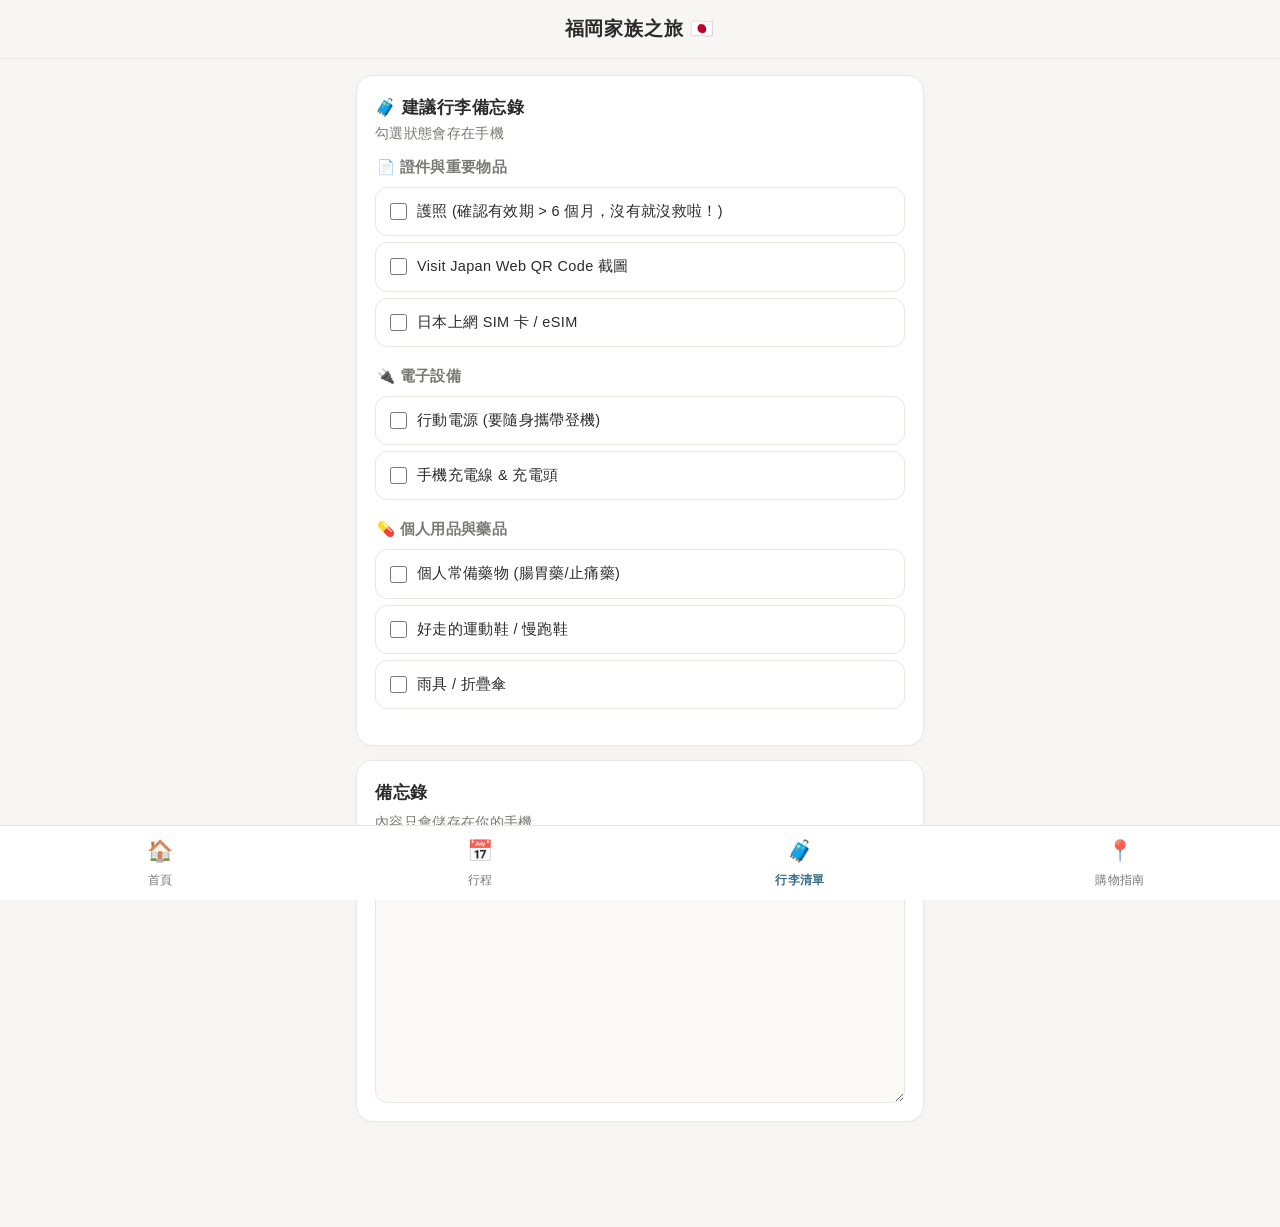
==== commit f53e3941: "add new funcs & pics, change dinner" ====
--- a/checklist.html
+++ b/checklist.html
@@ -16,19 +16,18 @@
   <main class="container">
     <div class="card">
       <div class="card-title">🧳 建議行李備忘錄</div>
-      <p style="font-size: 14px; color: var(--text-sub); margin-bottom: 12px;">勾選狀態會自動儲存在手機本機。</p>
+      <p style="font-size: 14px; color: var(--text-sub); margin-bottom: 12px;">勾選狀態會存在手機</p>
 
       <div class="checklist-group">
         <h3>📄 證件與重要物品</h3>
-        <label class="check-item"><input type="checkbox" onchange="toggleCheck(this)"> <span>護照 (確認有效期 > 6 個月)</span></label>
+        <label class="check-item"><input type="checkbox" onchange="toggleCheck(this)"> <span>護照 (確認有效期 > 6 個月，沒有就沒救啦！)</span></label>
         <label class="check-item"><input type="checkbox" onchange="toggleCheck(this)"> <span>Visit Japan Web QR Code 截圖</span></label>
-        <label class="check-item"><input type="checkbox" onchange="toggleCheck(this)"> <span>日幣現金 / 海外高回饋信用卡</span></label>
-        <label class="check-item"><input type="checkbox" onchange="toggleCheck(this)"> <span>日本上網 SIM 卡 / eSIM 啟用碼</span></label>
+        <label class="check-item"><input type="checkbox" onchange="toggleCheck(this)"> <span>日本上網 SIM 卡 / eSIM</span></label>
       </div>
 
       <div class="checklist-group">
         <h3>🔌 電子設備</h3>
-        <label class="check-item"><input type="checkbox" onchange="toggleCheck(this)"> <span>行動電源 (須隨身攜帶登機)</span></label>
+        <label class="check-item"><input type="checkbox" onchange="toggleCheck(this)"> <span>行動電源 (要隨身攜帶登機)</span></label>
         <label class="check-item"><input type="checkbox" onchange="toggleCheck(this)"> <span>手機充電線 & 充電頭</span></label>
       </div>
 
@@ -38,6 +37,13 @@
         <label class="check-item"><input type="checkbox" onchange="toggleCheck(this)"> <span>好走的運動鞋 / 慢跑鞋</span></label>
         <label class="check-item"><input type="checkbox" onchange="toggleCheck(this)"> <span>雨具 / 折疊傘</span></label>
       </div>
+    </div>
+
+    <div class="card">
+      <div class="card-title">備忘錄</div>
+      <p class="memo-hint">內容只會儲存在你的手機</p>
+      <label class="memo-label" for="travel-memo">備忘內容</label>
+      <textarea id="travel-memo" class="memo-textarea" rows="9" placeholder="Anything u need!" oninput="saveMemo()"></textarea>
     </div>
   </main>
 
@@ -74,7 +80,23 @@
       });
     }
 
+    function saveMemo() {
+      const memo = document.getElementById('travel-memo').value;
+      localStorage.setItem('fukuoka_personal_memo', memo);
+      const status = document.getElementById('memo-status');
+      status.textContent = '✓ 已自動儲存';
+      clearTimeout(saveMemo.statusTimer);
+      saveMemo.statusTimer = setTimeout(() => {
+        status.textContent = '已儲存在本機';
+      }, 1500);
+    }
+
+    function loadMemo() {
+      document.getElementById('travel-memo').value = localStorage.getItem('fukuoka_personal_memo') || '';
+    }
+
     loadChecklist();
+    loadMemo();
   </script>
 </body>
 </html>
--- a/style.css
+++ b/style.css
@@ -22,6 +22,7 @@
 /* 頂部 Header */
 header { position: sticky; top: 0; background: rgba(247, 246, 243, 0.92); backdrop-filter: blur(12px); -webkit-backdrop-filter: blur(12px); z-index: 90; border-bottom: 1px solid var(--border-color); padding: 14px 16px; text-align: center; }
 header h1 { font-size: 17px; font-weight: 700; letter-spacing: 0.05em; color: var(--text-main); }
+.update-stamp { max-width: 600px; margin: 8px auto -6px; padding: 0 16px; color: #9a9892; font-size: 11.5px; font-weight: 500; letter-spacing: 0.03em; text-align: right; }
 
 /* 頁面容器 */
 .container { padding: 16px; max-width: 600px; margin: 0 auto; }
@@ -55,13 +56,30 @@
 .day-panel.active { display: block; }
 .tags { display: flex; flex-wrap: wrap; gap: 6px; margin: 8px 0 10px; }
 .tag { font-size: 10.5px; font-weight: 600; padding: 3px 9px; border-radius: 6px; letter-spacing: 0.03em; }
-.tag-集合 { background: #eef7f2; color: #2d6a4f; border: 1px solid #d8ebd9; }
+.tag-集合 {
+  background: #fbeaea;
+  color: #a33d3d;
+  border: 1px solid #efcaca;
+}
 .tag-移動中 { background: #f0f4f8; color: #3b6e8c; border: 1px solid #d9e4ec; }
 .tag-住宿 { background: #f6f0f8; color: #6b4c7d; border: 1px solid #ebdcf0; }
-.tag-觀光 { background: #fcf6e8; color: #8a5a00; border: 1px solid #f5e7c6; }
-.tag-飲食, .tag-早餐, .tag-午餐, .tag-晚餐 { background: #fcf0f0; color: #a84242; border: 1px solid #f7d9d9; }
+.tag-觀光 { background: #eaf3ec; color: #3f6549; border: 1px solid #cee0d2; }
+.tag-飲食,
+.tag-早餐,
+.tag-午餐,
+.tag-晚餐 {
+  background: #fff5d9;
+  color: #765500;
+  border: 1px solid #ead7a0;
+}
 .tag-購物 { background: #f8f0f6; color: #8a3b7b; border: 1px solid #f0d8eb; }
 .tag-彈性行程 { background: #f2f1ed; color: #575653; border: 1px solid #e3e1da; }
+.tag-自由時間 {
+  background: #edf2ed;
+  color: #49604e;
+  border: 1px solid #d7e1d8;
+}
+
 
 .route-info { font-size: 12px; color: var(--text-sub); margin-bottom: 10px; line-height: 1.5; }
 .details-btn { display: inline-flex; align-items: center; justify-content: center; width: 100%; padding: 9px; background: var(--primary-light); color: var(--primary); font-size: 12.5px; font-weight: 600; border: 1px solid #dbe6ef; border-radius: 10px; cursor: pointer; margin-top: 4px; transition: background 0.2s ease; }
@@ -78,13 +96,15 @@
 .note-box { background: #faf9f6; border-left: 3px solid var(--primary); padding: 12px 14px; font-size: 13px; color: #444340; line-height: 1.6; margin: 12px 0; border-radius: 0 10px 10px 0; white-space: pre-line; }
 .modal-location { display: flex; align-items: baseline; flex-wrap: wrap; gap: 6px; font-size: 12.5px; font-weight: 600; color: var(--primary); }
 .map-link { display: inline-flex; color: var(--primary); font-size: 12px; font-weight: 500; text-decoration: underline; text-underline-offset: 3px; }
-.resource-link { display: none; width: fit-content; margin-bottom: 4px; color: var(--primary); font-size: 12.5px; font-weight: 600; text-decoration: underline; text-underline-offset: 3px; }
+.resource-links { display: flex; flex-direction: column; align-items: flex-start; gap: 6px; }
+.resource-link { display: inline-flex; width: fit-content; color: var(--primary); font-size: 12.5px; font-weight: 600; text-decoration: underline; text-underline-offset: 3px; }
 
 /* 購物指南 */
 .location-intro { margin-bottom: 16px; color: var(--text-sub); font-size: 12.5px; line-height: 1.65; }
 .location-group { margin-bottom: 22px; }
 .location-group-title { margin: 0 4px 10px; font-size: 13.5px; font-weight: 700; color: var(--text-sub); letter-spacing: 0.04em; }
-.location-group-image { display: block; width: 100%; height: auto; margin-bottom: 10px; border-radius: 14px; border: 1px solid var(--border-color); }
+.location-group-image-link { display: inline-flex; align-items: center; gap: 9px; margin-bottom: 10px; padding: 6px 10px 6px 6px; color: var(--primary); background: var(--card-bg); border: 1px solid var(--border-color); border-radius: 10px; font: inherit; font-size: 13.5px; font-weight: 600; cursor: pointer; }
+.location-group-image { display: block; width: 58px; height: 44px; object-fit: cover; border-radius: 7px; }
 .location-card { margin-bottom: 10px; overflow: hidden; background: var(--card-bg); border-radius: 14px; border: 1px solid var(--border-color); box-shadow: 0 2px 8px rgba(0,0,0,0.02); }
 .location-card summary { display: flex; align-items: center; gap: 12px; padding: 14px; cursor: pointer; list-style: none; }
 .location-card summary::-webkit-details-marker { display: none; }
@@ -128,6 +148,15 @@
 .image-lightbox.active { display: flex; }
 .image-lightbox img { max-width: 100%; max-height: 88vh; object-fit: contain; border-radius: 10px; }
 .image-lightbox-close { position: absolute; top: 16px; right: 16px; width: 36px; height: 36px; border: none; border-radius: 50%; background: rgba(255,255,255,0.95); color: #111827; font-size: 22px; line-height: 1; cursor: pointer; }
+.zoomable-image { display: block; width: 100%; height: auto; border: 1px solid var(--border-color); border-radius: 8px; cursor: zoom-in; }
+.booking-section { margin-top: 28px; padding-top: 20px; border-top: 2px solid var(--border-color); }
+.booking-section-title { margin-bottom: 12px; color: var(--text-main); font-size: 17px; }
+.booking-card, .booking-empty { margin-bottom: 10px; padding: 15px; background: var(--card-bg); border: 1px solid var(--border-color); border-radius: 14px; }
+.booking-empty { color: var(--text-sub); font-size: 14px; text-align: center; }
+.booking-card-title { color: var(--text-main); font-size: 15px; font-weight: 700; }
+.booking-card-text { margin-top: 5px; color: var(--text-sub); font-size: 14px; line-height: 1.65; white-space: pre-line; }
+.booking-image { display: block; width: min(240px, 100%); height: auto; margin-top: 10px; border: 1px solid var(--border-color); border-radius: 10px; cursor: zoom-in; }
+.booking-file-link { display: flex; width: fit-content; margin-top: 9px; color: var(--primary); font-size: 14px; font-weight: 600; text-decoration: underline; text-underline-offset: 3px; }
 
 /* Checklist */
 .checklist-group { margin-bottom: 18px; }
@@ -135,6 +164,12 @@
 .check-item { display: flex; align-items: center; gap: 10px; background: #fff; padding: 12px 14px; border-radius: 12px; margin-bottom: 6px; cursor: pointer; border: 1px solid var(--border-color); font-size: 13px; color: var(--text-main); }
 .check-item input[type="checkbox"] { width: 17px; height: 17px; accent-color: var(--primary); border-radius: 4px; }
 .check-item.done span { text-decoration: line-through; color: #a3a19b; }
+.memo-hint { margin: 6px 0 12px; color: var(--text-sub); font-size: 13.5px; line-height: 1.6; }
+.memo-label { position: absolute; width: 1px; height: 1px; overflow: hidden; clip: rect(0 0 0 0); white-space: nowrap; }
+.memo-textarea { display: block; width: 100%; min-height: 180px; padding: 13px 14px; resize: vertical; color: var(--text-main); background: #faf9f6; border: 1px solid var(--border-color); border-radius: 12px; font: inherit; font-size: 15px; line-height: 1.7; outline: none; }
+.memo-textarea:focus { border-color: var(--primary); box-shadow: 0 0 0 3px rgba(59,110,140,0.12); }
+.memo-textarea::placeholder { color: #aaa8a2; }
+.memo-status { margin-top: 7px; color: var(--text-sub); font-size: 12px; text-align: right; }
 
 /* 長輩友善字級：全站文字放大一級 */
 body { font-size: 17px; line-height: 1.6; }
@@ -168,3 +203,6 @@
 .location-table { font-size: 12.5px; }
 .checklist-group h3 { font-size: 14.5px; }
 .check-item { font-size: 14.5px; line-height: 1.6; }
+.home-bullet-list { margin: 0 0 14px 22px; color: var(--text-main); font-size: 14.5px; line-height: 1.8; }
+.home-bullet-list li { padding-left: 3px; }
+.home-info-link { display: inline-flex; color: var(--primary); font-size: 14.5px; font-weight: 700; text-decoration: underline; text-underline-offset: 3px; }
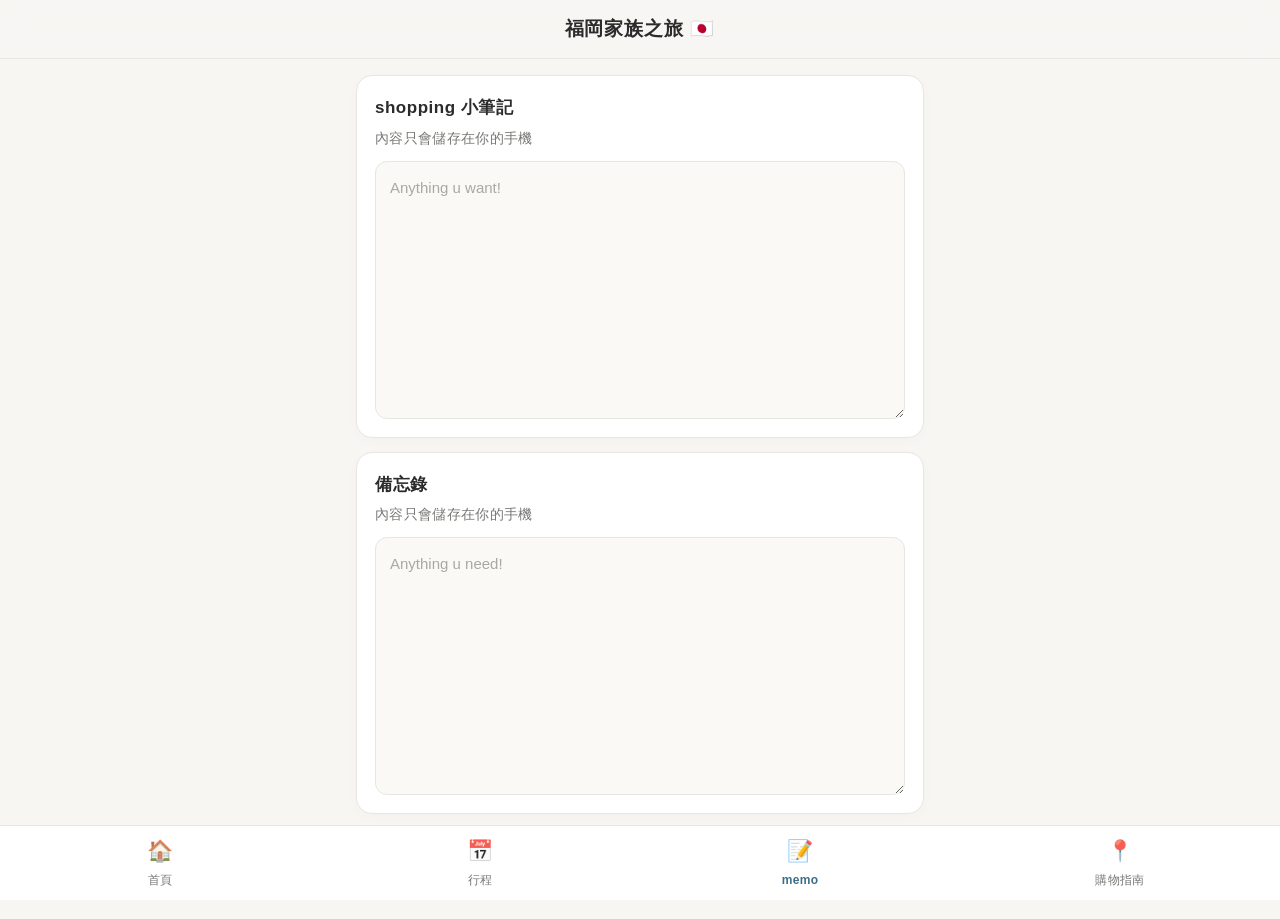
==== commit cbe5043b: "add new memo block" ====
--- a/checklist.html
+++ b/checklist.html
@@ -3,7 +3,7 @@
 <head>
   <meta charset="UTF-8">
   <meta name="viewport" content="width=device-width, initial-scale=1.0, maximum-scale=1.0, user-scalable=no">
-  <title>福岡家族之旅 - 行李清單</title>
+  <title>福岡家族之旅 - memo</title>
   <link rel="stylesheet" href="style.css">
   <meta name="apple-mobile-web-app-capable" content="yes">
 </head>
@@ -15,29 +15,12 @@
 
   <main class="container">
     <div class="card">
-      <div class="card-title">🧳 建議行李備忘錄</div>
-      <p style="font-size: 14px; color: var(--text-sub); margin-bottom: 12px;">勾選狀態會存在手機</p>
+      <div class="card-title">shopping 小筆記</div>
+      <p class="memo-hint">內容只會儲存在你的手機</p>
+      <label class="memo-label" for="travel-memo">哩哩摳摳</label>
+      <textarea id="travel-memo" class="memo-textarea" rows="9" placeholder="Anything u want!" oninput="saveMemo()"></textarea>
+    </div>
 
-      <div class="checklist-group">
-        <h3>📄 證件與重要物品</h3>
-        <label class="check-item"><input type="checkbox" onchange="toggleCheck(this)"> <span>護照 (確認有效期 > 6 個月，沒有就沒救啦！)</span></label>
-        <label class="check-item"><input type="checkbox" onchange="toggleCheck(this)"> <span>Visit Japan Web QR Code 截圖</span></label>
-        <label class="check-item"><input type="checkbox" onchange="toggleCheck(this)"> <span>日本上網 SIM 卡 / eSIM</span></label>
-      </div>
-
-      <div class="checklist-group">
-        <h3>🔌 電子設備</h3>
-        <label class="check-item"><input type="checkbox" onchange="toggleCheck(this)"> <span>行動電源 (要隨身攜帶登機)</span></label>
-        <label class="check-item"><input type="checkbox" onchange="toggleCheck(this)"> <span>手機充電線 & 充電頭</span></label>
-      </div>
-
-      <div class="checklist-group">
-        <h3>💊 個人用品與藥品</h3>
-        <label class="check-item"><input type="checkbox" onchange="toggleCheck(this)"> <span>個人常備藥物 (腸胃藥/止痛藥)</span></label>
-        <label class="check-item"><input type="checkbox" onchange="toggleCheck(this)"> <span>好走的運動鞋 / 慢跑鞋</span></label>
-        <label class="check-item"><input type="checkbox" onchange="toggleCheck(this)"> <span>雨具 / 折疊傘</span></label>
-      </div>
-    </div>
 
     <div class="card">
       <div class="card-title">備忘錄</div>
@@ -51,7 +34,7 @@
   <nav class="bottom-nav">
     <a href="index.html" class="nav-item"><span class="icon">🏠</span><span>首頁</span></a>
     <a href="itinerary.html" class="nav-item"><span class="icon">📅</span><span>行程</span></a>
-    <a href="checklist.html" class="nav-item active"><span class="icon">🧳</span><span>行李清單</span></a>
+    <a href="checklist.html" class="nav-item active"><span class="icon">📝</span><span>memo</span></a>
     <a href="locations.html" class="nav-item"><span class="icon">📍</span><span>購物指南</span></a>
 
   </nav>
--- a/style.css
+++ b/style.css
@@ -98,6 +98,7 @@
 .map-link { display: inline-flex; color: var(--primary); font-size: 12px; font-weight: 500; text-decoration: underline; text-underline-offset: 3px; }
 .resource-links { display: flex; flex-direction: column; align-items: flex-start; gap: 6px; }
 .resource-link { display: inline-flex; width: fit-content; color: var(--primary); font-size: 12.5px; font-weight: 600; text-decoration: underline; text-underline-offset: 3px; }
+.modal-detail-image { display: none; width: 100%; height: auto; margin: 12px 0; border: 1px solid var(--border-color); border-radius: 10px; }
 
 /* 購物指南 */
 .location-intro { margin-bottom: 16px; color: var(--text-sub); font-size: 12.5px; line-height: 1.65; }
